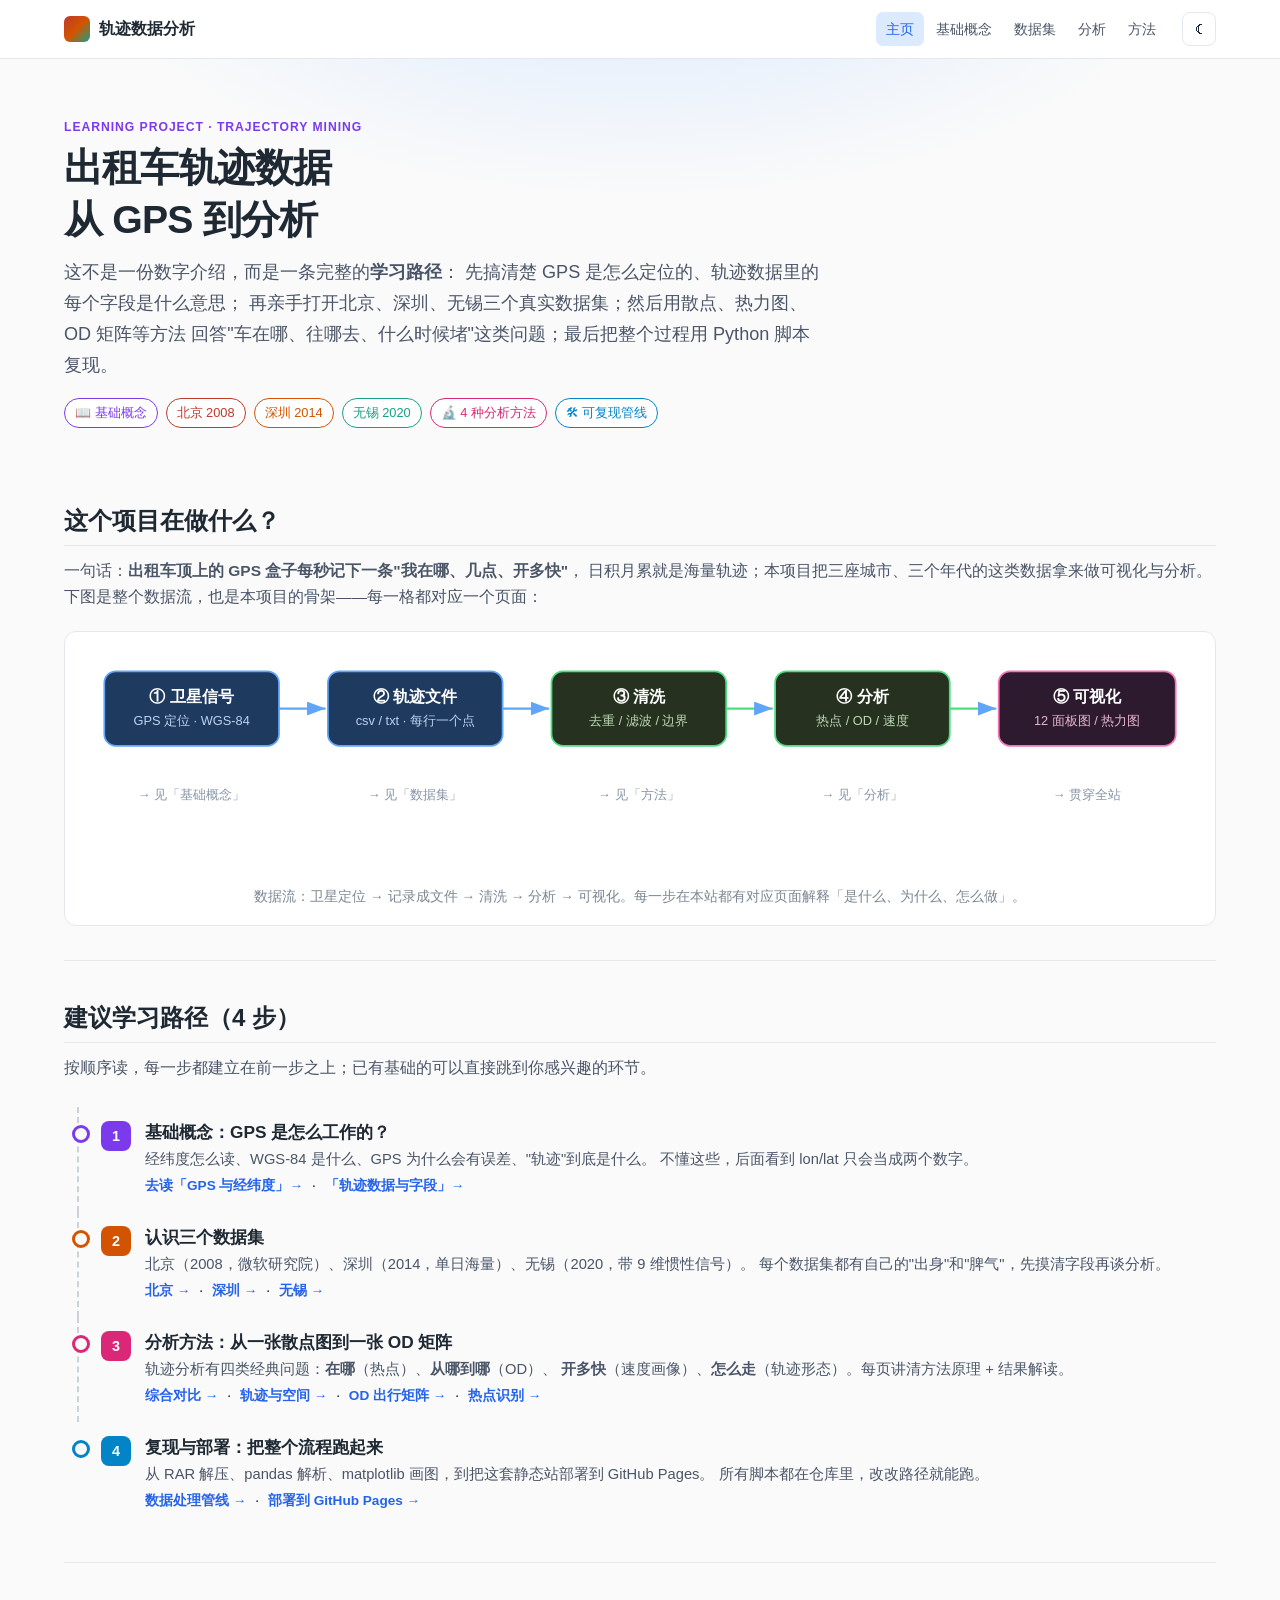
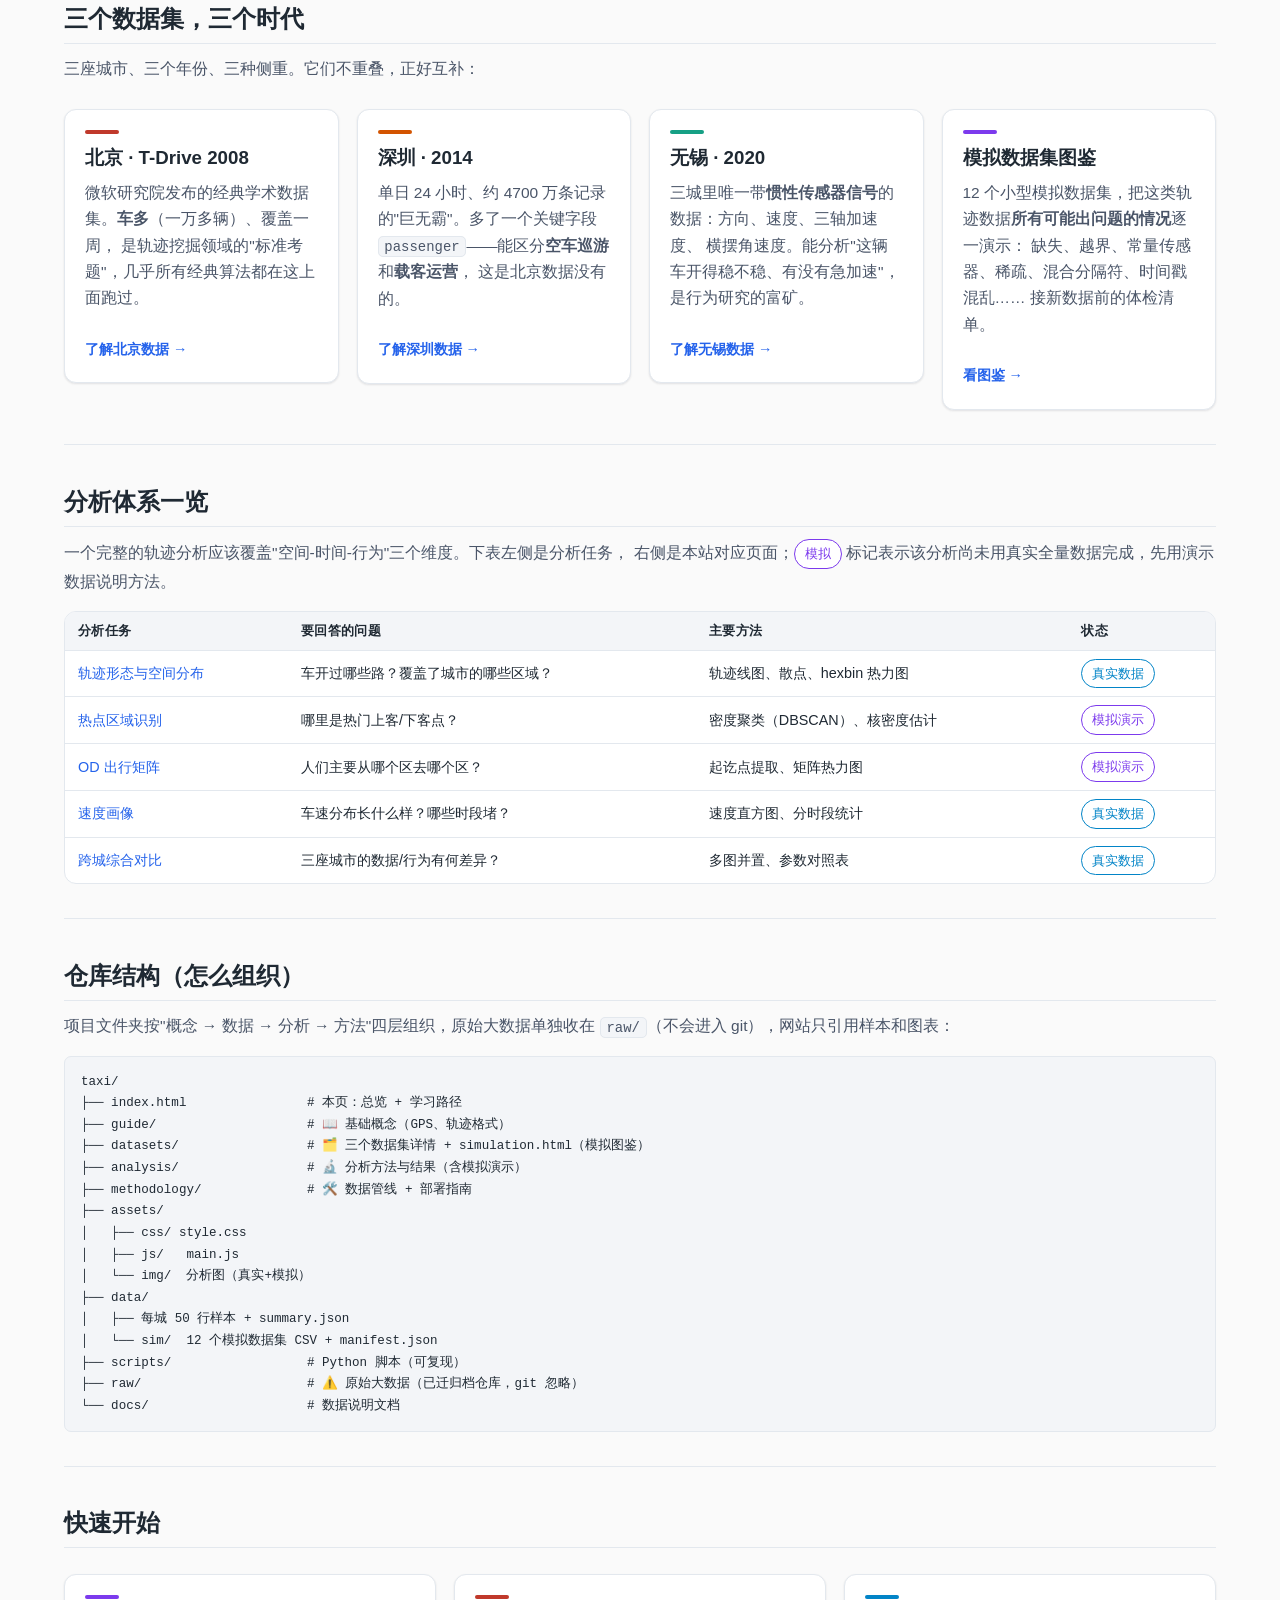
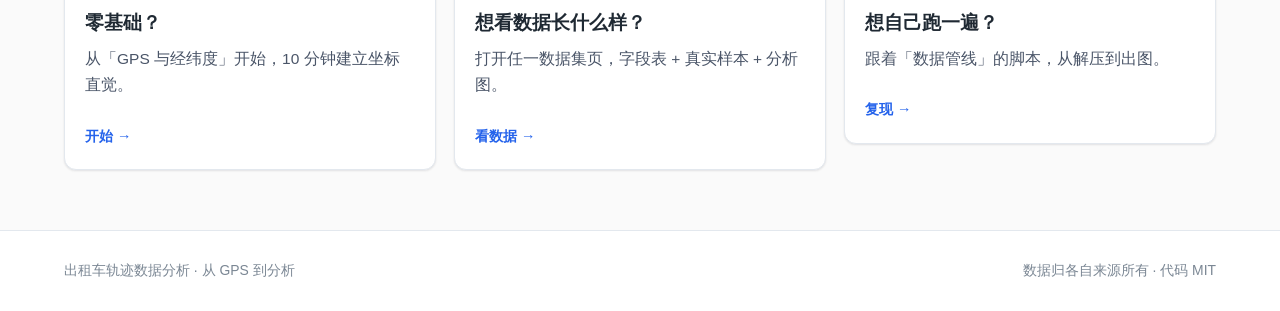
==== index.html @ 2ea2012d "feat: 出租车轨迹分析静态站 — 基础概念/数据集/分析/方法 + 模拟数据集图鉴" ====
<!DOCTYPE html>
<html lang="zh-CN">
<head>
<meta charset="UTF-8" />
<meta name="viewport" content="width=device-width, initial-scale=1.0" />
<title>出租车轨迹数据 · 从零到分析</title>
<meta name="description" content="一份从 GPS 定位原理讲到出租车轨迹分析的完整学习项目：北京、深圳、无锡三城真实数据集 + 分析方法 + 可复现管线。" />
<link rel="stylesheet" href="assets/css/style.css" />
<link rel="icon" href="data:image/svg+xml,%3Csvg xmlns='http://www.w3.org/2000/svg' viewBox='0 0 32 32'%3E%3Crect width='32' height='32' rx='6' fill='%232563eb'/%3E%3Ctext x='16' y='22' font-size='18' text-anchor='middle' fill='white' font-family='Arial' font-weight='bold'%3E%E2%9A%99%3C/text%3E%3C/svg%3E" />
</head>
<body>

<header class="site-header">
  <div class="container">
    <nav class="nav" aria-label="主导航">
      <a class="brand" href="index.html"><span class="brand-mark" aria-hidden="true"></span><span>轨迹数据分析</span></a>
      <div class="nav-links">
        <a href="index.html">主页</a>
        <a href="guide/gps.html">基础概念</a>
        <a href="#datasets">数据集</a>
        <a href="analysis/overview.html">分析</a>
        <a href="methodology/pipeline.html">方法</a>
      </div>
      <button class="theme-toggle" aria-label="切换主题">☾</button>
    </nav>
  </div>
</header>

<section class="hero">
  <div class="container">
    <span class="section-eyebrow" style="color:var(--guide);">Learning Project · Trajectory Mining</span>
    <h1>出租车轨迹数据<br/>从 GPS 到分析</h1>
    <p class="lede">
      这不是一份数字介绍，而是一条完整的<b>学习路径</b>：
      先搞清楚 GPS 是怎么定位的、轨迹数据里的每个字段是什么意思；
      再亲手打开北京、深圳、无锡三个真实数据集；然后用散点、热力图、OD 矩阵等方法
      回答"车在哪、往哪去、什么时候堵"这类问题；最后把整个过程用 Python 脚本复现。
    </p>
    <div class="meta">
      <span class="tag guide">📖 基础概念</span>
      <span class="tag beijing">北京 2008</span>
      <span class="tag shenzhen">深圳 2014</span>
      <span class="tag wuxi">无锡 2020</span>
      <span class="tag analysis">🔬 4 种分析方法</span>
      <span class="tag method">🛠 可复现管线</span>
    </div>
  </div>
</section>

<main>
  <div class="container">

    <!-- 数据流总览 -->
    <section>
      <h2>这个项目在做什么？</h2>
      <p>一句话：<strong>出租车顶上的 GPS 盒子每秒记下一条"我在哪、几点、开多快"</strong>，
      日积月累就是海量轨迹；本项目把三座城市、三个年代的这类数据拿来做可视化与分析。
      下图是整个数据流，也是本项目的骨架——每一格都对应一个页面：</p>

      <div class="diagram">
        <svg viewBox="0 0 960 190" xmlns="http://www.w3.org/2000/svg" role="img" aria-label="数据流图">
          <!-- 第 1 层：源头 -->
          <rect x="20" y="20" width="150" height="64" rx="10" fill="#1e3a5f" stroke="#60a5fa" stroke-width="1.5"/>
          <text x="95" y="46" text-anchor="middle" fill="#fff" font-size="14" font-weight="bold">① 卫星信号</text>
          <text x="95" y="66" text-anchor="middle" fill="#bcd2f0" font-size="11">GPS 定位 · WGS-84</text>
          <text x="95" y="130" text-anchor="middle" fill="#8794a6" font-size="11">→ 见「基础概念」</text>

          <line x1="170" y1="52" x2="210" y2="52" stroke="#60a5fa" stroke-width="2" marker-end="url(#arr)"/>

          <rect x="212" y="20" width="150" height="64" rx="10" fill="#1e3a5f" stroke="#60a5fa" stroke-width="1.5"/>
          <text x="287" y="46" text-anchor="middle" fill="#fff" font-size="14" font-weight="bold">② 轨迹文件</text>
          <text x="287" y="66" text-anchor="middle" fill="#bcd2f0" font-size="11">csv / txt · 每行一个点</text>
          <text x="287" y="130" text-anchor="middle" fill="#8794a6" font-size="11">→ 见「数据集」</text>

          <line x1="362" y1="52" x2="402" y2="52" stroke="#60a5fa" stroke-width="2" marker-end="url(#arr)"/>

          <rect x="404" y="20" width="150" height="64" rx="10" fill="#26321f" stroke="#4ade80" stroke-width="1.5"/>
          <text x="479" y="46" text-anchor="middle" fill="#fff" font-size="14" font-weight="bold">③ 清洗</text>
          <text x="479" y="66" text-anchor="middle" fill="#bbd8b4" font-size="11">去重 / 滤波 / 边界</text>
          <text x="479" y="130" text-anchor="middle" fill="#8794a6" font-size="11">→ 见「方法」</text>

          <line x1="554" y1="52" x2="594" y2="52" stroke="#4ade80" stroke-width="2" marker-end="url(#arr)"/>

          <rect x="596" y="20" width="150" height="64" rx="10" fill="#26321f" stroke="#4ade80" stroke-width="1.5"/>
          <text x="671" y="46" text-anchor="middle" fill="#fff" font-size="14" font-weight="bold">④ 分析</text>
          <text x="671" y="66" text-anchor="middle" fill="#bbd8b4" font-size="11">热点 / OD / 速度</text>
          <text x="671" y="130" text-anchor="middle" fill="#8794a6" font-size="11">→ 见「分析」</text>

          <line x1="746" y1="52" x2="786" y2="52" stroke="#4ade80" stroke-width="2" marker-end="url(#arr)"/>

          <rect x="788" y="20" width="152" height="64" rx="10" fill="#2d1a2f" stroke="#f472b6" stroke-width="1.5"/>
          <text x="864" y="46" text-anchor="middle" fill="#fff" font-size="14" font-weight="bold">⑤ 可视化</text>
          <text x="864" y="66" text-anchor="middle" fill="#e5b8cf" font-size="11">12 面板图 / 热力图</text>
          <text x="864" y="130" text-anchor="middle" fill="#8794a6" font-size="11">→ 贯穿全站</text>

          <defs>
            <marker id="arr" markerWidth="10" markerHeight="10" refX="8" refY="3" orient="auto">
              <path d="M0,0 L8,3 L0,6 Z" fill="#60a5fa"/>
            </marker>
          </defs>
        </svg>
        <div class="caption">数据流：卫星定位 → 记录成文件 → 清洗 → 分析 → 可视化。每一步在本站都有对应页面解释「是什么、为什么、怎么做」。</div>
      </div>
    </section>

    <hr/>

    <!-- 学习路径 -->
    <section>
      <h2>建议学习路径（4 步）</h2>
      <p>按顺序读，每一步都建立在前一步之上；已有基础的可以直接跳到你感兴趣的环节。</p>
      <div class="learning-path">
        <div class="path-node">
          <div class="pn-num">1</div>
          <div>
            <h3>基础概念：GPS 是怎么工作的？</h3>
            <p>经纬度怎么读、WGS-84 是什么、GPS 为什么会有误差、"轨迹"到底是什么。
            不懂这些，后面看到 lon/lat 只会当成两个数字。</p>
            <a class="link" href="guide/gps.html">去读「GPS 与经纬度」→</a>
            &nbsp;·&nbsp;
            <a class="link" href="guide/trajectory.html">「轨迹数据与字段」→</a>
          </div>
        </div>
        <div class="path-node">
          <div class="pn-num">2</div>
          <div>
            <h3>认识三个数据集</h3>
            <p>北京（2008，微软研究院）、深圳（2014，单日海量）、无锡（2020，带 9 维惯性信号）。
            每个数据集都有自己的"出身"和"脾气"，先摸清字段再谈分析。</p>
            <a class="link" href="datasets/beijing.html">北京 →</a>
            &nbsp;·&nbsp;
            <a class="link" href="datasets/shenzhen.html">深圳 →</a>
            &nbsp;·&nbsp;
            <a class="link" href="datasets/wuxi.html">无锡 →</a>
          </div>
        </div>
        <div class="path-node">
          <div class="pn-num">3</div>
          <div>
            <h3>分析方法：从一张散点图到一张 OD 矩阵</h3>
            <p>轨迹分析有四类经典问题：<b>在哪</b>（热点）、<b>从哪到哪</b>（OD）、
            <b>开多快</b>（速度画像）、<b>怎么走</b>（轨迹形态）。每页讲清方法原理 + 结果解读。</p>
            <a class="link" href="analysis/overview.html">综合对比 →</a>
            &nbsp;·&nbsp;
            <a class="link" href="analysis/trajectory.html">轨迹与空间 →</a>
            &nbsp;·&nbsp;
            <a class="link" href="analysis/od.html">OD 出行矩阵 →</a>
            &nbsp;·&nbsp;
            <a class="link" href="analysis/hotspot.html">热点识别 →</a>
          </div>
        </div>
        <div class="path-node">
          <div class="pn-num">4</div>
          <div>
            <h3>复现与部署：把整个流程跑起来</h3>
            <p>从 RAR 解压、pandas 解析、matplotlib 画图，到把这套静态站部署到 GitHub Pages。
            所有脚本都在仓库里，改改路径就能跑。</p>
            <a class="link" href="methodology/pipeline.html">数据处理管线 →</a>
            &nbsp;·&nbsp;
            <a class="link" href="methodology/deploy.html">部署到 GitHub Pages →</a>
          </div>
        </div>
      </div>
    </section>

    <hr/>

    <!-- 数据集速览 -->
    <section>
      <h2>三个数据集，三个时代</h2>
      <p>三座城市、三个年份、三种侧重。它们不重叠，正好互补：</p>
      <div class="grid grid-3">
        <a class="card-link" href="datasets/beijing.html">
          <div class="card beijing">
            <div class="accent-bar"></div>
            <h3>北京 · T-Drive 2008</h3>
            <p>微软研究院发布的经典学术数据集。<b>车多</b>（一万多辆）、覆盖一周，
            是轨迹挖掘领域的"标准考题"，几乎所有经典算法都在这上面跑过。</p>
            <span class="arrow">了解北京数据 →</span>
          </div>
        </a>
        <a class="card-link" href="datasets/shenzhen.html">
          <div class="card shenzhen">
            <div class="accent-bar"></div>
            <h3>深圳 · 2014</h3>
            <p>单日 24 小时、约 4700 万条记录的"巨无霸"。多了一个关键字段
            <code>passenger</code>——能区分<b>空车巡游</b>和<b>载客运营</b>，
            这是北京数据没有的。</p>
            <span class="arrow">了解深圳数据 →</span>
          </div>
        </a>
        <a class="card-link" href="datasets/wuxi.html">
          <div class="card wuxi">
            <div class="accent-bar"></div>
            <h3>无锡 · 2020</h3>
            <p>三城里唯一带<b>惯性传感器信号</b>的数据：方向、速度、三轴加速度、
            横摆角速度。能分析"这辆车开得稳不稳、有没有急加速"，是行为研究的富矿。</p>
            <span class="arrow">了解无锡数据 →</span>
          </div>
        </a>
        <a class="card-link" href="datasets/simulation.html">
          <div class="card guide">
            <div class="accent-bar"></div>
            <h3>模拟数据集图鉴</h3>
            <p>12 个小型模拟数据集，把这类轨迹数据<b>所有可能出问题的情况</b>逐一演示：
            缺失、越界、常量传感器、稀疏、混合分隔符、时间戳混乱…… 接新数据前的体检清单。</p>
            <span class="arrow">看图鉴 →</span>
          </div>
        </a>
      </div>
    </section>

    <hr/>

    <!-- 分析体系 -->
    <section>
      <h2>分析体系一览</h2>
      <p>一个完整的轨迹分析应该覆盖"空间-时间-行为"三个维度。下表左侧是分析任务，
      右侧是本站对应页面；<span class="tag" style="border-color:var(--guide);color:var(--guide);">模拟</span> 标记表示该分析尚未用真实全量数据完成，先用演示数据说明方法。</p>
      <div class="table-wrap">
        <table>
          <thead>
            <tr><th>分析任务</th><th>要回答的问题</th><th>主要方法</th><th>状态</th></tr>
          </thead>
          <tbody>
            <tr><td><a href="analysis/trajectory.html">轨迹形态与空间分布</a></td><td>车开过哪些路？覆盖了城市的哪些区域？</td><td>轨迹线图、散点、hexbin 热力图</td><td><span class="tag method">真实数据</span></td></tr>
            <tr><td><a href="analysis/hotspot.html">热点区域识别</a></td><td>哪里是热门上客/下客点？</td><td>密度聚类（DBSCAN）、核密度估计</td><td><span class="tag guide">模拟演示</span></td></tr>
            <tr><td><a href="analysis/od.html">OD 出行矩阵</a></td><td>人们主要从哪个区去哪个区？</td><td>起讫点提取、矩阵热力图</td><td><span class="tag guide">模拟演示</span></td></tr>
            <tr><td><a href="analysis/trajectory.html#speed">速度画像</a></td><td>车速分布长什么样？哪些时段堵？</td><td>速度直方图、分时段统计</td><td><span class="tag method">真实数据</span></td></tr>
            <tr><td><a href="analysis/overview.html">跨城综合对比</a></td><td>三座城市的数据/行为有何差异？</td><td>多图并置、参数对照表</td><td><span class="tag method">真实数据</span></td></tr>
          </tbody>
        </table>
      </div>
    </section>

    <hr/>

    <!-- 仓库结构 -->
    <section>
      <h2>仓库结构（怎么组织）</h2>
      <p>项目文件夹按"概念 → 数据 → 分析 → 方法"四层组织，原始大数据单独收在
      <code>raw/</code>（不会进入 git），网站只引用样本和图表：</p>
      <pre><code>taxi/
├── index.html                # 本页：总览 + 学习路径
├── guide/                    # 📖 基础概念（GPS、轨迹格式）
├── datasets/                 # 🗂️ 三个数据集详情 + simulation.html（模拟图鉴）
├── analysis/                 # 🔬 分析方法与结果（含模拟演示）
├── methodology/              # 🛠️ 数据管线 + 部署指南
├── assets/
│   ├── css/ style.css
│   ├── js/   main.js
│   └── img/  分析图（真实+模拟）
├── data/
│   ├── 每城 50 行样本 + summary.json
│   └── sim/  12 个模拟数据集 CSV + manifest.json
├── scripts/                  # Python 脚本（可复现）
├── raw/                      # ⚠️ 原始大数据（已迁归档仓库，git 忽略）
└── docs/                     # 数据说明文档</code></pre>
    </section>

    <hr/>

    <section>
      <h2>快速开始</h2>
      <div class="grid grid-3">
        <a class="card-link" href="guide/gps.html">
          <div class="card guide"><div class="accent-bar"></div><h3>零基础？</h3>
          <p>从「GPS 与经纬度」开始，10 分钟建立坐标直觉。</p><span class="arrow">开始 →</span></div>
        </a>
        <a class="card-link" href="datasets/beijing.html">
          <div class="card beijing"><div class="accent-bar"></div><h3>想看数据长什么样？</h3>
          <p>打开任一数据集页，字段表 + 真实样本 + 分析图。</p><span class="arrow">看数据 →</span></div>
        </a>
        <a class="card-link" href="methodology/pipeline.html">
          <div class="card method"><div class="accent-bar"></div><h3>想自己跑一遍？</h3>
          <p>跟着「数据管线」的脚本，从解压到出图。</p><span class="arrow">复现 →</span></div>
        </a>
      </div>
    </section>

  </div>
</main>

<footer class="site-footer">
  <div class="container"><div class="row">
    <div>出租车轨迹数据分析 · 从 GPS 到分析</div>
    <div>数据归各自来源所有 · 代码 MIT</div>
  </div></div>
</footer>

<button class="to-top" aria-label="返回顶部">↑</button>
<script src="assets/js/main.js"></script>
</body>
</html>
---- assets/css/style.css ----
/* ==========================================================================
   出租车轨迹数据分析 · 全站样式 v2（体系化版）
   支持：学习路径 / 概念块 / 流程步骤 / 字段表 / 图集 / 主题切换 / 灯箱 / 分页
   ========================================================================== */

/* ---------- 主题变量 ---------- */
:root {
  --bg: #fafafa;
  --bg-elev: #ffffff;
  --bg-muted: #f3f5f8;
  --text: #1f2933;
  --text-soft: #4a5568;
  --text-muted: #7b8794;
  --border: #e3e8ee;
  --border-strong: #cbd2d9;
  --accent: #2563eb;
  --accent-soft: #dbeafe;
  --beijing: #c0392b;
  --shenzhen: #d35400;
  --wuxi: #16a085;
  --guide: #7c3aed;
  --analysis: #db2777;
  --method: #0284c7;
  --shadow-sm: 0 1px 3px rgba(15,23,42,.05), 0 1px 2px rgba(15,23,42,.06);
  --shadow-md: 0 4px 14px rgba(15,23,42,.08);
  --radius: 12px;
  --radius-sm: 7px;
  --maxw: 1200px;
  --mono: ui-monospace, SFMono-Regular, Menlo, Consolas, "Liberation Mono", monospace;
}

[data-theme="dark"] {
  --bg: #0e1116;
  --bg-elev: #191d25;
  --bg-muted: #131720;
  --text: #e8ecf2;
  --text-soft: #c3ccd8;
  --text-muted: #8794a6;
  --border: #29303c;
  --border-strong: #3b4454;
  --accent: #60a5fa;
  --accent-soft: #1e3a5f;
  --shadow-sm: 0 1px 3px rgba(0,0,0,.4);
  --shadow-md: 0 4px 14px rgba(0,0,0,.55);
}

* { box-sizing: border-box; }
html { scroll-behavior: smooth; }
body {
  margin: 0; font-size: 15.5px; line-height: 1.7;
  font-family: -apple-system, BlinkMacSystemFont, "Segoe UI", "PingFang SC",
               "Hiragino Sans GB", "Microsoft YaHei", "Helvetica Neue", Arial, sans-serif;
  color: var(--text); background: var(--bg);
  -webkit-font-smoothing: antialiased; transition: background .2s, color .2s;
}
a { color: var(--accent); text-decoration: none; }
a:hover { text-decoration: underline; }
img { max-width: 100%; height: auto; display: block; }
code, pre { font-family: var(--mono); }
code { background: var(--bg-muted); border: 1px solid var(--border); padding: .12em .42em; border-radius: 5px; font-size: .9em; }
pre {
  background: var(--bg-muted); border: 1px solid var(--border);
  border-radius: var(--radius-sm); padding: 14px 16px; overflow-x: auto; line-height: 1.55; font-size: .9em;
}
pre code { background: transparent; border: 0; padding: 0; }
h1, h2, h3, h4 { line-height: 1.32; margin: 0 0 .5em; color: var(--text); }
h1 { font-size: 2.05rem; letter-spacing: -.01em; }
h2 { font-size: 1.5rem; margin-top: 1.7em; padding-bottom: .35em; border-bottom: 1px solid var(--border); }
h3 { font-size: 1.17rem; margin-top: 1.4em; }
p { margin: 0 0 1em; color: var(--text-soft); }
ul, ol { color: var(--text-soft); }
hr { border: 0; border-top: 1px solid var(--border); margin: 2.2em 0; }
::selection { background: var(--accent-soft); color: var(--text); }

.container { max-width: var(--maxw); margin: 0 auto; padding: 0 24px; }
.container-narrow { max-width: 900px; margin: 0 auto; padding: 0 24px; }

/* ---------- 导航 ---------- */
.site-header {
  position: sticky; top: 0; z-index: 50;
  background: rgba(255,255,255,.88);
  -webkit-backdrop-filter: saturate(180%) blur(10px);
  backdrop-filter: saturate(180%) blur(10px);
  border-bottom: 1px solid var(--border);
}
[data-theme="dark"] .site-header { background: rgba(14,17,22,.88); }
.nav { display: flex; align-items: center; gap: 16px; padding: 12px 0; flex-wrap: wrap; }
.brand { display: flex; align-items: center; gap: 9px; font-weight: 700; color: var(--text); font-size: 1.02rem; }
.brand:hover { text-decoration: none; }
.brand-mark {
  display: inline-block; width: 26px; height: 26px; border-radius: 6px;
  background: linear-gradient(135deg, var(--beijing), var(--shenzhen), var(--wuxi));
}
.nav-links { display: flex; gap: 2px; margin-left: auto; flex-wrap: wrap; }
.nav-links a {
  padding: 5px 10px; border-radius: var(--radius-sm);
  color: var(--text-soft); font-size: .9rem; font-weight: 500;
}
.nav-links a:hover { background: var(--bg-muted); color: var(--text); text-decoration: none; }
.nav-links a.active { background: var(--accent-soft); color: var(--accent); }
.theme-toggle {
  border: 1px solid var(--border); background: var(--bg-elev); color: var(--text);
  width: 34px; height: 34px; border-radius: 8px; cursor: pointer; font-size: 1rem;
  display: inline-flex; align-items: center; justify-content: center;
}
.theme-toggle:hover { background: var(--bg-muted); }

/* ---------- Hero ---------- */
.hero {
  padding: 54px 0 36px;
  background: radial-gradient(ellipse 900px 420px at 50% -120px, var(--accent-soft), transparent 62%), var(--bg);
}
.hero h1 { font-size: 2.45rem; letter-spacing: -.02em; margin-bottom: .3em; }
.hero .lede { font-size: 1.13rem; color: var(--text-soft); max-width: 760px; }
.hero .meta { display: flex; flex-wrap: wrap; gap: 8px; margin-top: 16px; }
.tag {
  display: inline-block; padding: 3px 10px; border-radius: 999px;
  background: var(--bg-elev); border: 1px solid var(--border);
  font-size: .8rem; color: var(--text-soft); font-weight: 500;
}
.tag.beijing { color: var(--beijing); border-color: var(--beijing); }
.tag.shenzhen { color: var(--shenzhen); border-color: var(--shenzhen); }
.tag.wuxi { color: var(--wuxi); border-color: var(--wuxi); }
.tag.guide { color: var(--guide); border-color: var(--guide); }
.tag.analysis { color: var(--analysis); border-color: var(--analysis); }
.tag.method { color: var(--method); border-color: var(--method); }

/* ---------- 卡片与网格 ---------- */
.grid { display: grid; gap: 18px; margin: 26px 0; }
.grid-2 { grid-template-columns: repeat(auto-fit, minmax(400px, 1fr)); }
.grid-3 { grid-template-columns: repeat(auto-fit, minmax(270px, 1fr)); }
.grid-4 { grid-template-columns: repeat(auto-fit, minmax(180px, 1fr)); }
.card {
  background: var(--bg-elev); border: 1px solid var(--border);
  border-radius: var(--radius); padding: 20px; box-shadow: var(--shadow-sm);
  transition: box-shadow .18s, transform .18s, border-color .18s;
}
.card:hover { box-shadow: var(--shadow-md); transform: translateY(-2px); border-color: var(--border-strong); }
.card h3 { margin-top: 0; }
.accent-bar { height: 4px; width: 34px; border-radius: 2px; margin-bottom: 12px; background: var(--accent); }
.card.beijing .accent-bar { background: var(--beijing); }
.card.shenzhen .accent-bar { background: var(--shenzhen); }
.card.wuxi .accent-bar { background: var(--wuxi); }
.card.guide .accent-bar { background: var(--guide); }
.card.analysis .accent-bar { background: var(--analysis); }
.card.method .accent-bar { background: var(--method); }
.card-link { display: block; color: inherit; }
.card-link:hover { text-decoration: none; }
.arrow { display: inline-block; margin-top: 10px; color: var(--accent); font-weight: 600; font-size: .9rem; }

.stat-card {
  background: var(--bg-elev); border: 1px solid var(--border);
  border-radius: var(--radius); padding: 16px;
}
.stat-card .label { font-size: .78rem; color: var(--text-muted); font-weight: 600; letter-spacing: .04em; text-transform: uppercase; margin-bottom: 5px; }
.stat-card .value { font-size: 1.6rem; font-weight: 700; color: var(--text); font-variant-numeric: tabular-nums; line-height: 1.1; }
.stat-card .unit { font-size: .9rem; color: var(--text-muted); font-weight: 500; margin-left: 3px; }
.stat-card .hint { font-size: .78rem; color: var(--text-muted); margin-top: 4px; }

/* ---------- 概念块 / 为什么块 ---------- */
.concept {
  display: flex; gap: 14px; margin: 18px 0;
  background: var(--bg-elev); border: 1px solid var(--border);
  border-left: 4px solid var(--guide); border-radius: var(--radius-sm); padding: 14px 18px;
}
.concept .icon { font-size: 1.35rem; line-height: 1.3; }
.concept strong { display: block; color: var(--text); margin-bottom: 3px; }
.concept p { margin: 0; font-size: .95rem; }

.why {
  display: flex; gap: 12px; margin: 16px 0;
  background: #fef9e7; border: 1px solid #f6e3a1; border-left: 4px solid #f59e0b;
  border-radius: var(--radius-sm); padding: 13px 16px;
}
[data-theme="dark"] .why { background: #33270c; border-color: #6b5413; }
.why .icon { font-size: 1.2rem; }
.why strong { color: #b45309; }
[data-theme="dark"] .why strong { color: #fbbf24; }
.why p { margin: 0; font-size: .93rem; }

.callout {
  display: flex; gap: 12px; margin: 16px 0;
  background: var(--accent-soft); border-left: 4px solid var(--accent);
  border-radius: var(--radius-sm); padding: 13px 16px; font-size: .93rem;
}
.callout .icon { font-size: 1.2rem; line-height: 1.3; }
.callout.note { background: #fef3c7; border-color: #f59e0b; }
[data-theme="dark"] .callout.note { background: #422006; }
.callout.warn { background: #fee2e2; border-color: #ef4444; }
[data-theme="dark"] .callout.warn { background: #450a0a; }
.callout.sim { background: #f3e8ff; border-color: var(--guide); }
[data-theme="dark"] .callout.sim { background: #2a1a44; }

/* ---------- 流程步骤 ---------- */
.steps { list-style: none; counter-reset: step; margin: 22px 0; padding: 0; display: grid; gap: 12px; }
.steps li {
  counter-increment: step; position: relative;
  background: var(--bg-elev); border: 1px solid var(--border);
  border-radius: var(--radius-sm); padding: 13px 16px 13px 52px;
}
.steps li::before {
  content: counter(step);
  position: absolute; left: 14px; top: 13px;
  width: 26px; height: 26px; border-radius: 50%;
  background: var(--accent); color: #fff;
  font-weight: 700; font-size: .85rem;
  display: flex; align-items: center; justify-content: center;
}
.steps li b { color: var(--text); }
.steps li p { margin: 4px 0 0; font-size: .92rem; }

/* ---------- 表格 ---------- */
.table-wrap { overflow-x: auto; border: 1px solid var(--border); border-radius: var(--radius); background: var(--bg-elev); margin: 16px 0; }
table { width: 100%; border-collapse: collapse; font-size: .9rem; font-variant-numeric: tabular-nums; }
th, td { padding: 8px 13px; text-align: left; border-bottom: 1px solid var(--border); }
th { background: var(--bg-muted); color: var(--text); font-weight: 600; font-size: .8rem; letter-spacing: .03em; position: sticky; top: 0; }
tbody tr:last-child td { border-bottom: 0; }
tbody tr:hover { background: var(--bg-muted); }
td code { white-space: nowrap; }

/* ---------- 图 ---------- */
.figure { margin: 22px 0; background: var(--bg-elev); border: 1px solid var(--border); border-radius: var(--radius); overflow: hidden; box-shadow: var(--shadow-sm); }
.figure .frame { background: #fff; padding: 6px; }
.figure img { width: 100%; }
.figure figcaption { padding: 11px 16px; background: var(--bg-muted); border-top: 1px solid var(--border); font-size: .9rem; color: var(--text-soft); }
.figure figcaption strong { color: var(--text); }
.figure figcaption .sim-flag {
  display: inline-block; margin-left: 6px; padding: 1px 8px; border-radius: 999px;
  background: #f3e8ff; color: var(--guide); font-size: .75rem; font-weight: 600; border: 1px solid var(--guide);
}
[data-theme="dark"] .figure figcaption .sim-flag { background: #2a1a44; }
.image-grid { display: grid; gap: 18px; margin: 26px 0; }
.image-grid-2 { grid-template-columns: 1fr; }
@media (min-width: 900px) { .image-grid-2 { grid-template-columns: 1fr 1fr; } }

/* ---------- 字段说明 ---------- */
.field-list { list-style: none; padding: 0; margin: 12px 0; display: grid; gap: 9px; }
.field-list li {
  display: grid; grid-template-columns: 150px 1fr 150px; gap: 12px;
  padding: 10px 14px; background: var(--bg-elev); border: 1px solid var(--border);
  border-radius: var(--radius-sm); align-items: start;
}
.field-list .name { font-weight: 600; color: var(--text); font-family: var(--mono); font-size: .87rem; }
.field-list .desc { color: var(--text-soft); font-size: .92rem; }
.field-list .desc small { display: block; color: var(--text-muted); margin-top: 2px; }
.field-list .example { font-family: var(--mono); font-size: .8rem; color: var(--text-muted); text-align: right; }
@media (max-width: 720px) {
  .field-list li { grid-template-columns: 1fr; }
  .field-list .example { text-align: left; }
}

/* ---------- 面包屑 / 章标 ---------- */
.crumbs { font-size: .85rem; color: var(--text-muted); margin: 6px 0 14px; }
.crumbs a { color: var(--text-muted); }
.crumbs a:hover { color: var(--accent); }
.crumbs .sep { margin: 0 8px; opacity: .5; }
.section-eyebrow {
  display: inline-block; font-size: .76rem; font-weight: 700;
  text-transform: uppercase; letter-spacing: .08em; margin-bottom: 4px;
}

/* ---------- 学习路径 ---------- */
.learning-path { display: grid; gap: 0; margin: 26px 0; }
.path-node {
  display: flex; gap: 14px; align-items: flex-start; padding: 14px 0;
  border-left: 2px dashed var(--border-strong); margin-left: 13px; padding-left: 22px; position: relative;
}
.path-node:last-child { border-left-color: transparent; }
.path-node::before {
  content: ""; position: absolute; left: -7px; top: 18px;
  width: 12px; height: 12px; border-radius: 50%;
  background: var(--bg); border: 3px solid var(--accent);
}
.path-node:nth-child(1)::before { border-color: var(--guide); }
.path-node:nth-child(2)::before { border-color: var(--shenzhen); }
.path-node:nth-child(3)::before { border-color: var(--analysis); }
.path-node:nth-child(4)::before { border-color: var(--method); }
.path-node .pn-num {
  flex: 0 0 30px; height: 30px; border-radius: 8px;
  display: flex; align-items: center; justify-content: center;
  font-weight: 700; color: #fff; font-size: .9rem;
}
.path-node:nth-child(1) .pn-num { background: var(--guide); }
.path-node:nth-child(2) .pn-num { background: var(--shenzhen); }
.path-node:nth-child(3) .pn-num { background: var(--analysis); }
.path-node:nth-child(4) .pn-num { background: var(--method); }
.path-node h3 { margin: 0; font-size: 1.08rem; }
.path-node p { margin: 3px 0 0; font-size: .92rem; }
.path-node a.link { font-size: .85rem; font-weight: 600; }

/* ---------- SVG 示意图容器 ---------- */
.diagram {
  margin: 20px 0; padding: 16px;
  background: var(--bg-elev); border: 1px solid var(--border); border-radius: var(--radius);
  text-align: center;
}
.diagram svg { max-width: 100%; height: auto; }
.diagram .caption { font-size: .86rem; color: var(--text-muted); margin-top: 8px; }

/* ---------- 按钮 / 底栏 / 返回顶部 / 灯箱 ---------- */
.btn {
  display: inline-flex; align-items: center; gap: 6px;
  padding: 8px 15px; border-radius: var(--radius-sm);
  background: var(--accent); color: #fff; font-weight: 600; font-size: .9rem;
  border: 1px solid var(--accent);
}
.btn:hover { opacity: .88; text-decoration: none; }
.btn.ghost { background: transparent; color: var(--text); border-color: var(--border-strong); }
.btn.ghost:hover { background: var(--bg-muted); opacity: 1; }

.site-footer { border-top: 1px solid var(--border); background: var(--bg-elev); padding: 28px 0; margin-top: 60px; font-size: .87rem; color: var(--text-muted); }
.site-footer .row { display: flex; flex-wrap: wrap; gap: 14px; align-items: center; justify-content: space-between; }
.site-footer a { color: var(--text-soft); }

.to-top {
  position: fixed; right: 22px; bottom: 22px; width: 42px; height: 42px; border-radius: 50%;
  background: var(--accent); color: #fff; border: 0; cursor: pointer; font-size: 1.15rem;
  box-shadow: var(--shadow-md); opacity: 0; pointer-events: none; transform: translateY(8px);
  transition: opacity .2s, transform .2s;
}
.to-top.show { opacity: 1; pointer-events: auto; transform: translateY(0); }

.lightbox { position: fixed; inset: 0; z-index: 100; background: rgba(0,0,0,.86); display: none; align-items: center; justify-content: center; padding: 18px; cursor: zoom-out; }
.lightbox.show { display: flex; }
.lightbox img { max-width: 96vw; max-height: 92vh; border-radius: 6px; background: #fff; }

/* ---------- 页内锚点标题 ---------- */
h2[id] { scroll-margin-top: 70px; }

/* ---------- 移动端 ---------- */
@media (max-width: 760px) {
  .hero { padding: 34px 0 22px; }
  .hero h1 { font-size: 1.8rem; }
  .nav { gap: 8px; padding: 10px 0; }
  .nav-links { width: 100%; gap: 2px; }
  .nav-links a { padding: 4px 8px; font-size: .83rem; }
  h1 { font-size: 1.65rem; }
  h2 { font-size: 1.25rem; }
  .container { padding: 0 15px; }
}
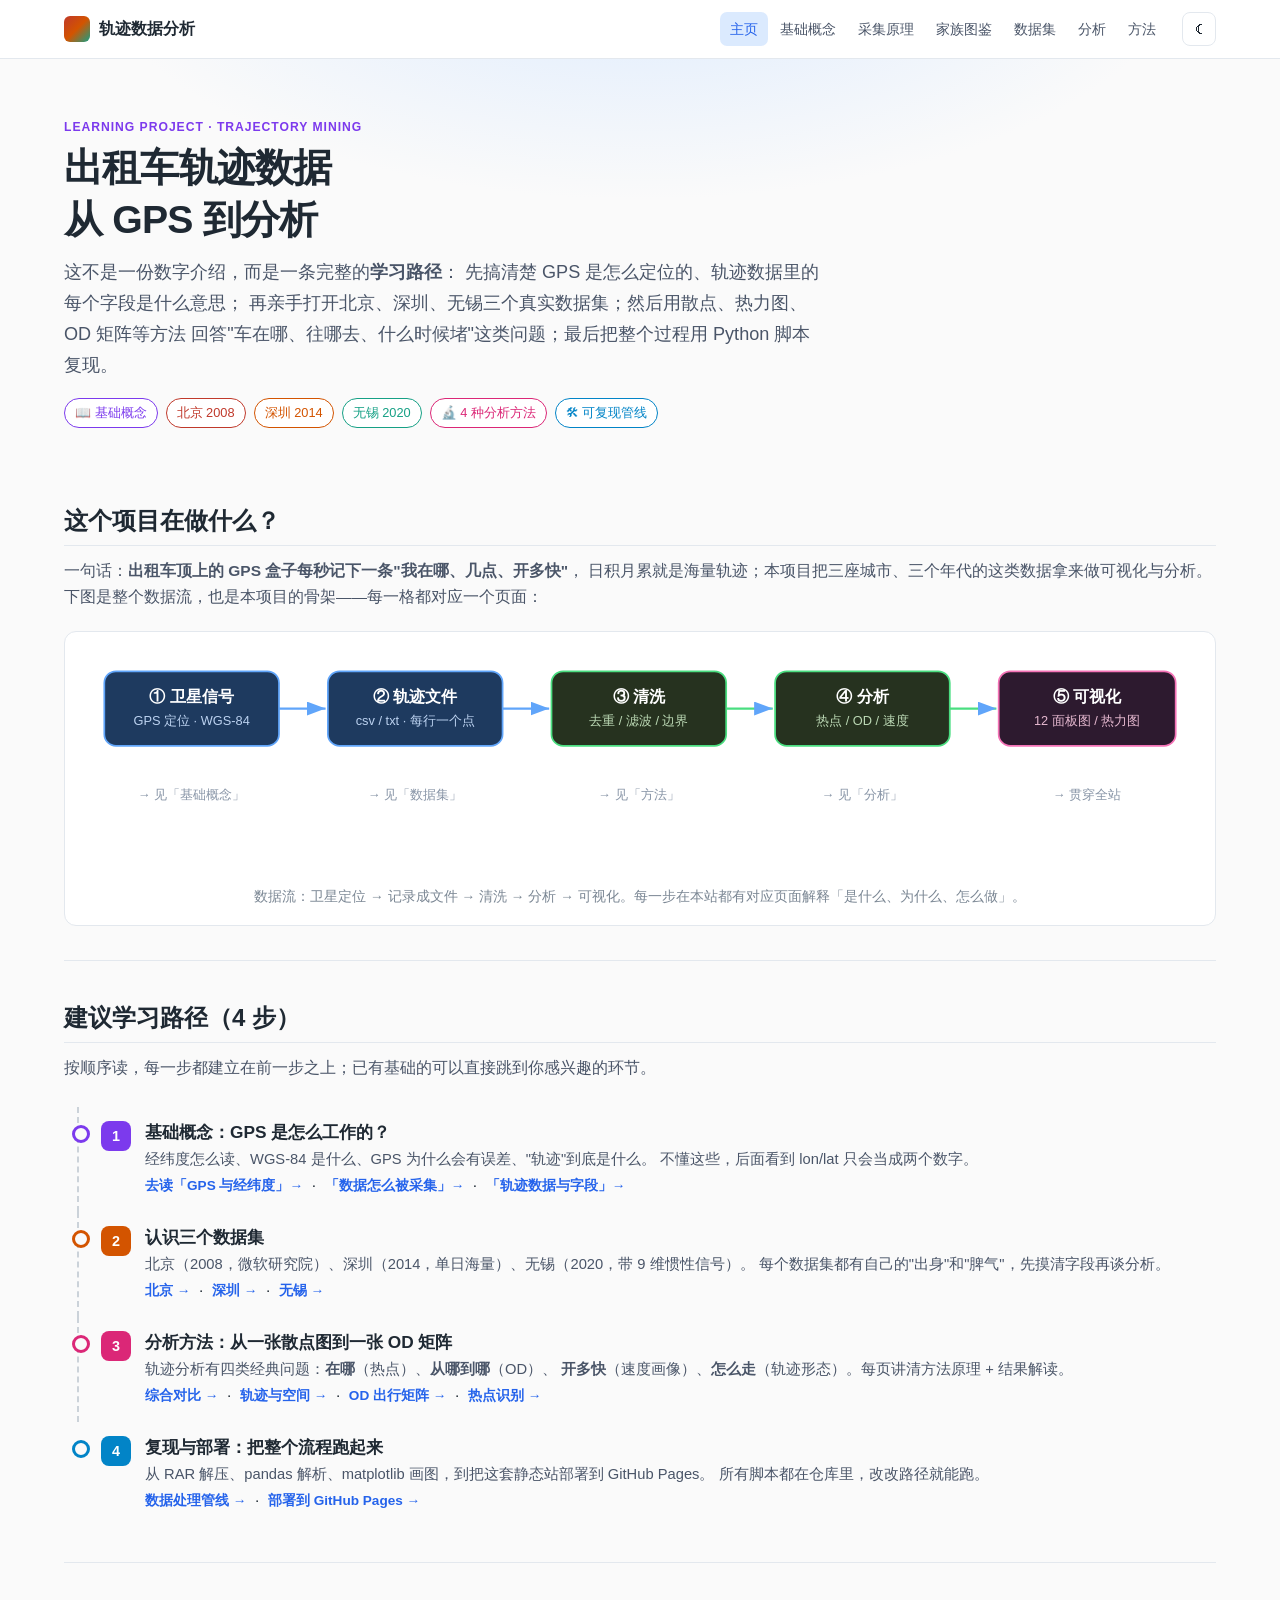
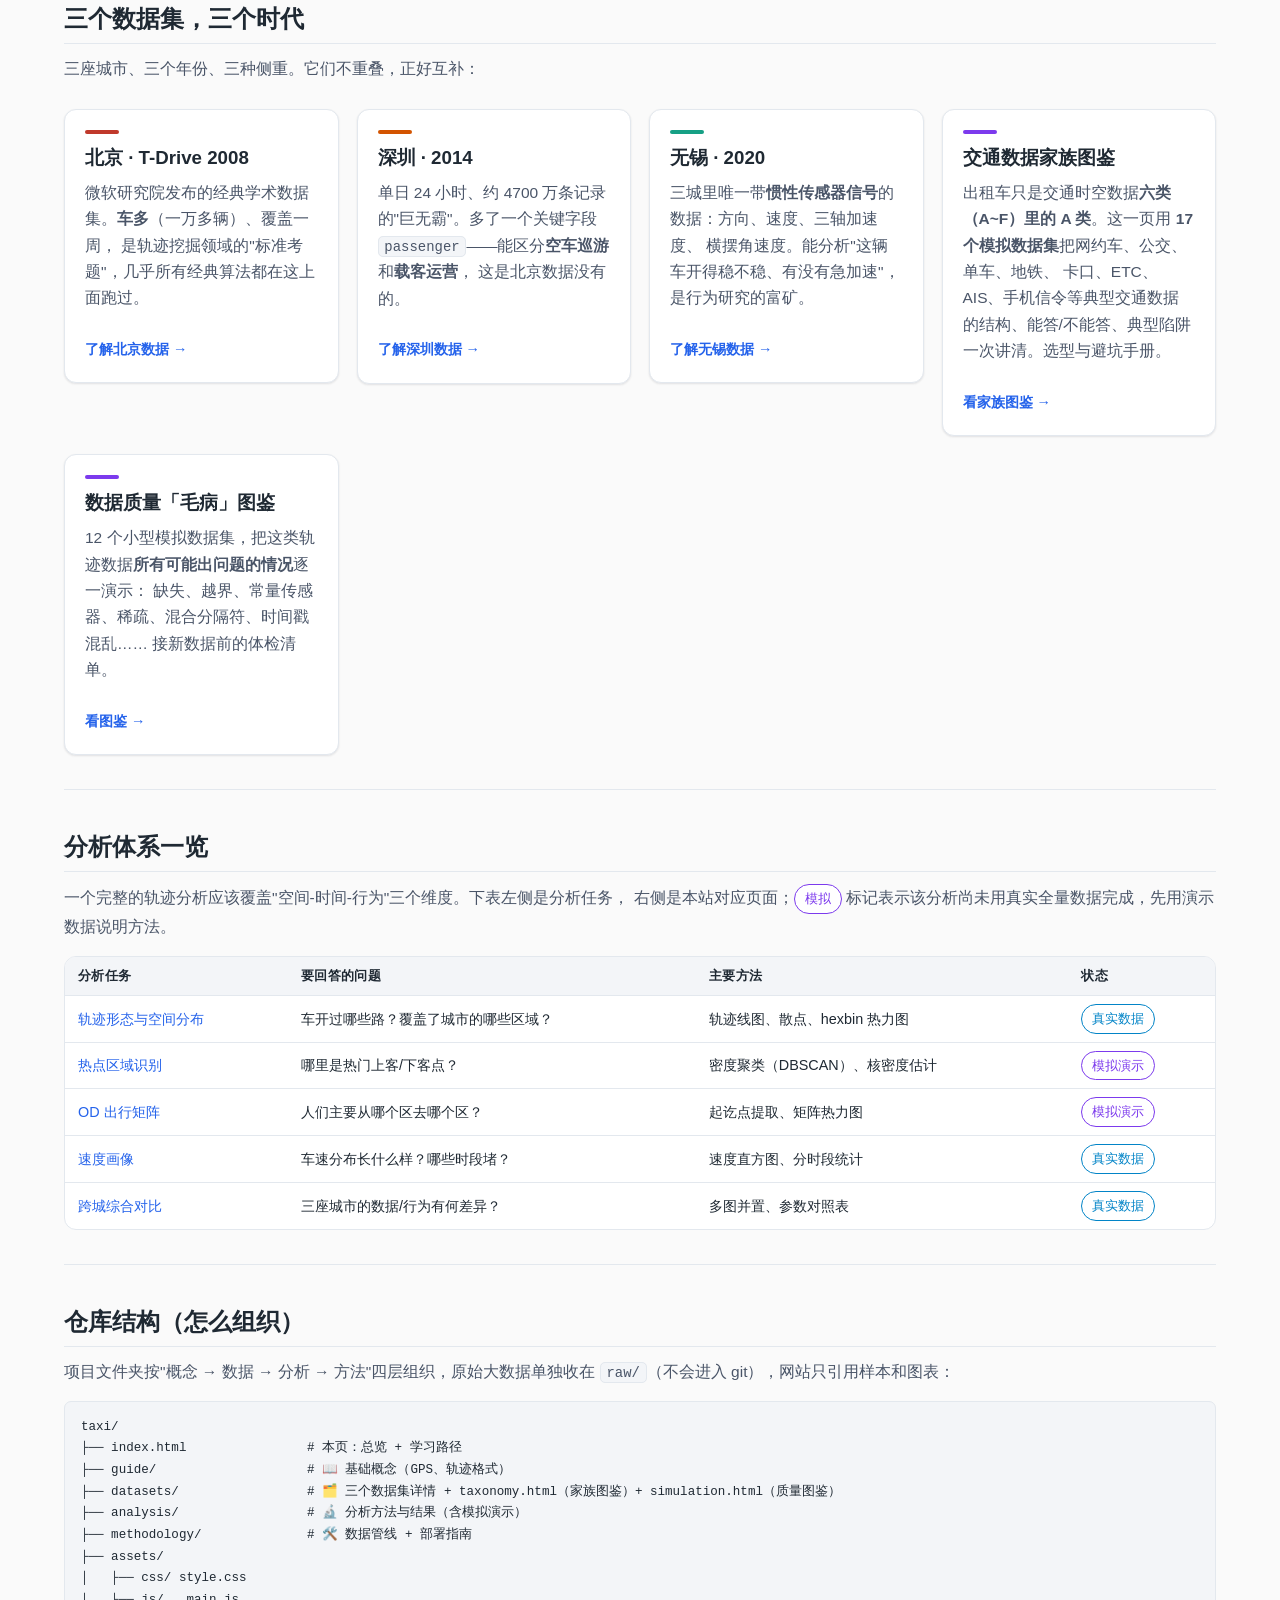
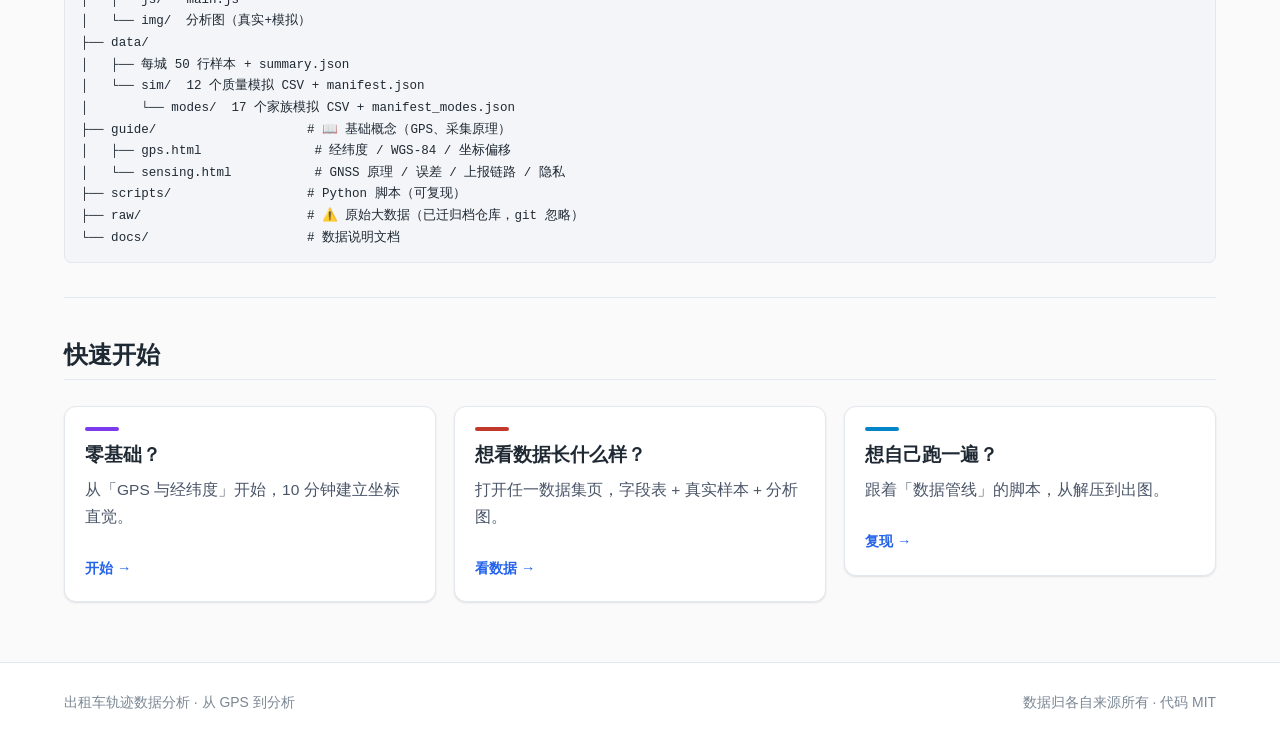
==== commit 1032c51c: "feat: 交通数据家族图鉴 + 采集原理页 + 17 种模拟数据集 - datasets/taxonomy.html: 六类(A~F)框架 + 同次出行六类痕迹 SVG + 采样/精度谱 + 17 " ====
--- a/index.html
+++ b/index.html
@@ -17,6 +17,8 @@
       <div class="nav-links">
         <a href="index.html">主页</a>
         <a href="guide/gps.html">基础概念</a>
+        <a href="guide/sensing.html">采集原理</a>
+        <a href="datasets/taxonomy.html">家族图鉴</a>
         <a href="#datasets">数据集</a>
         <a href="analysis/overview.html">分析</a>
         <a href="methodology/pipeline.html">方法</a>
@@ -118,6 +120,8 @@
             不懂这些，后面看到 lon/lat 只会当成两个数字。</p>
             <a class="link" href="guide/gps.html">去读「GPS 与经纬度」→</a>
             &nbsp;·&nbsp;
+            <a class="link" href="guide/sensing.html">「数据怎么被采集」→</a>
+            &nbsp;·&nbsp;
             <a class="link" href="guide/trajectory.html">「轨迹数据与字段」→</a>
           </div>
         </div>
@@ -198,10 +202,19 @@
             <span class="arrow">了解无锡数据 →</span>
           </div>
         </a>
+        <a class="card-link" href="datasets/taxonomy.html">
+          <div class="card guide">
+            <div class="accent-bar"></div>
+            <h3>交通数据家族图鉴</h3>
+            <p>出租车只是交通时空数据<b>六类（A~F）里的 A 类</b>。这一页用 <b>17 个模拟数据集</b>把网约车、公交、单车、地铁、
+            卡口、ETC、AIS、手机信令等典型交通数据的结构、能答/不能答、典型陷阱一次讲清。选型与避坑手册。</p>
+            <span class="arrow">看家族图鉴 →</span>
+          </div>
+        </a>
         <a class="card-link" href="datasets/simulation.html">
           <div class="card guide">
             <div class="accent-bar"></div>
-            <h3>模拟数据集图鉴</h3>
+            <h3>数据质量「毛病」图鉴</h3>
             <p>12 个小型模拟数据集，把这类轨迹数据<b>所有可能出问题的情况</b>逐一演示：
             缺失、越界、常量传感器、稀疏、混合分隔符、时间戳混乱…… 接新数据前的体检清单。</p>
             <span class="arrow">看图鉴 →</span>
@@ -243,7 +256,7 @@
       <pre><code>taxi/
 ├── index.html                # 本页：总览 + 学习路径
 ├── guide/                    # 📖 基础概念（GPS、轨迹格式）
-├── datasets/                 # 🗂️ 三个数据集详情 + simulation.html（模拟图鉴）
+├── datasets/                 # 🗂️ 三个数据集详情 + taxonomy.html（家族图鉴）+ simulation.html（质量图鉴）
 ├── analysis/                 # 🔬 分析方法与结果（含模拟演示）
 ├── methodology/              # 🛠️ 数据管线 + 部署指南
 ├── assets/
@@ -252,7 +265,11 @@
 │   └── img/  分析图（真实+模拟）
 ├── data/
 │   ├── 每城 50 行样本 + summary.json
-│   └── sim/  12 个模拟数据集 CSV + manifest.json
+│   └── sim/  12 个质量模拟 CSV + manifest.json
+│       └── modes/  17 个家族模拟 CSV + manifest_modes.json
+├── guide/                    # 📖 基础概念（GPS、采集原理）
+│   ├── gps.html               # 经纬度 / WGS-84 / 坐标偏移
+│   └── sensing.html           # GNSS 原理 / 误差 / 上报链路 / 隐私
 ├── scripts/                  # Python 脚本（可复现）
 ├── raw/                      # ⚠️ 原始大数据（已迁归档仓库，git 忽略）
 └── docs/                     # 数据说明文档</code></pre>
